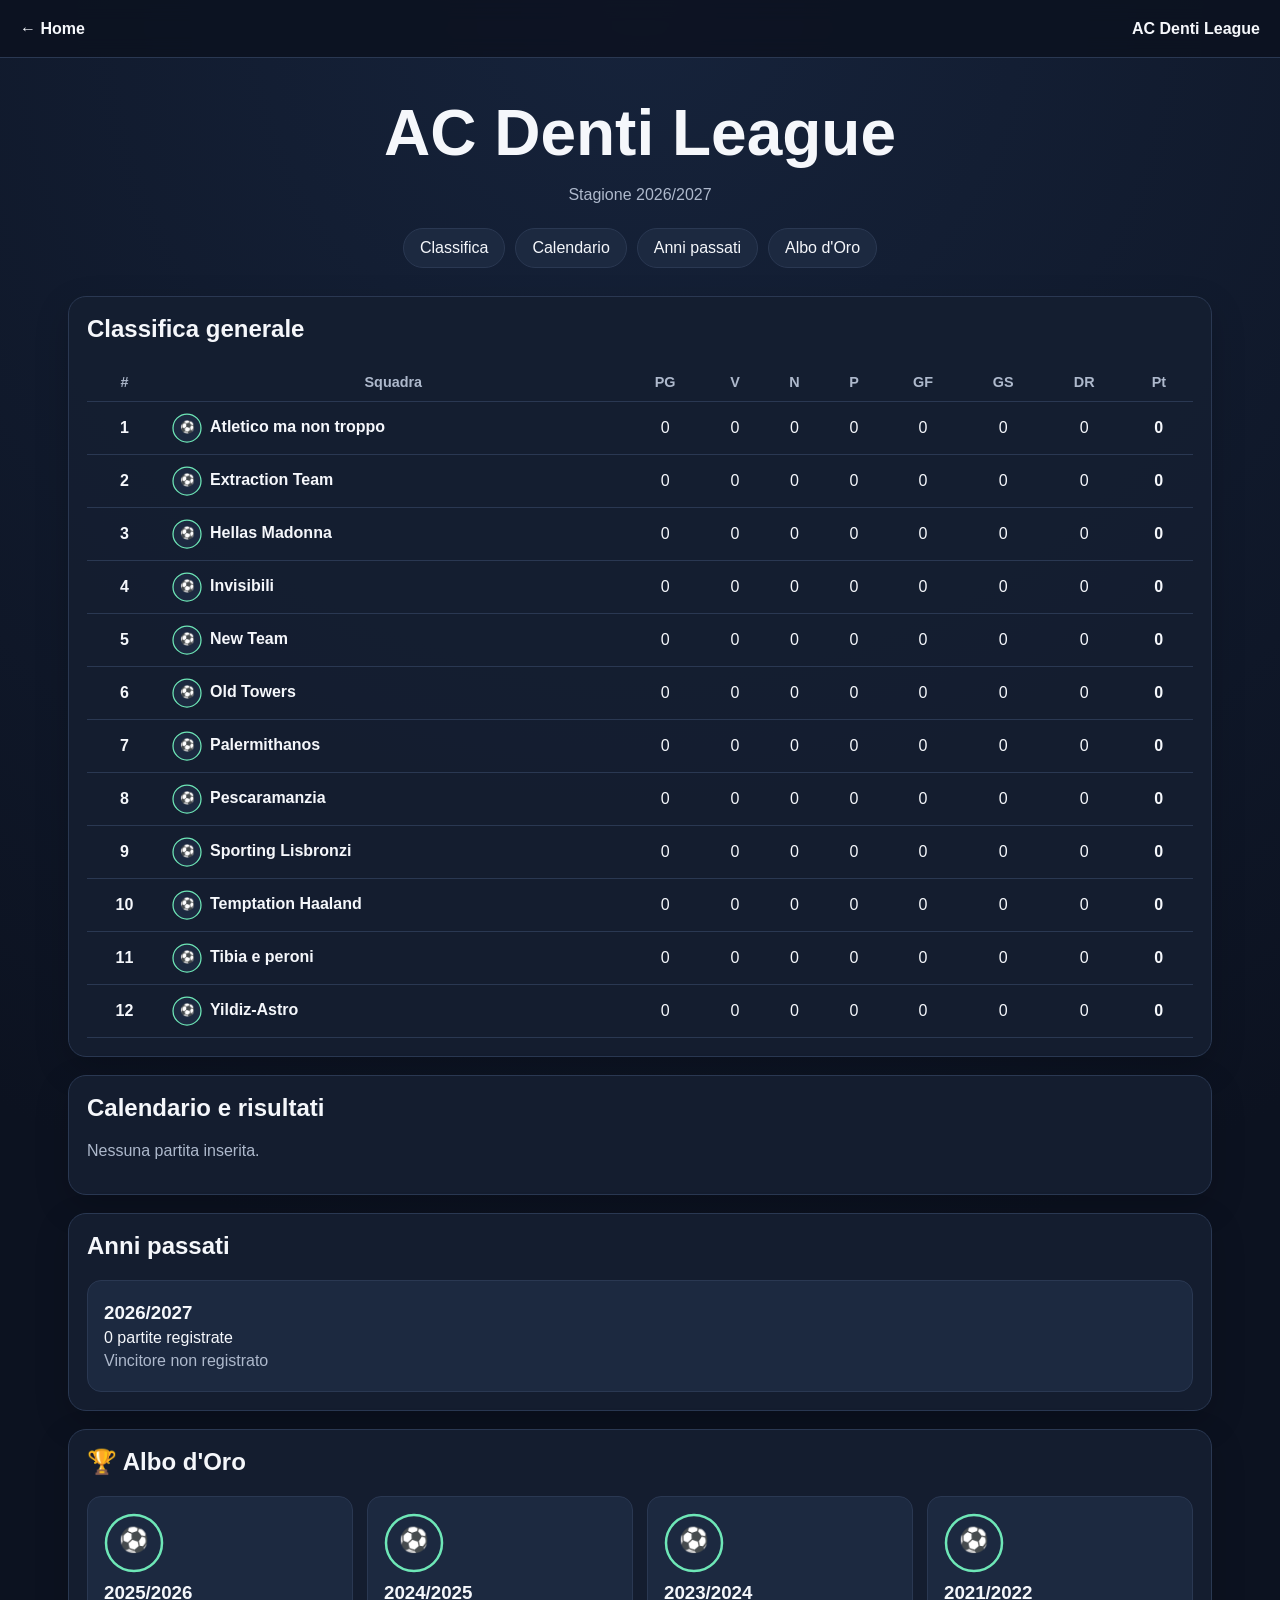
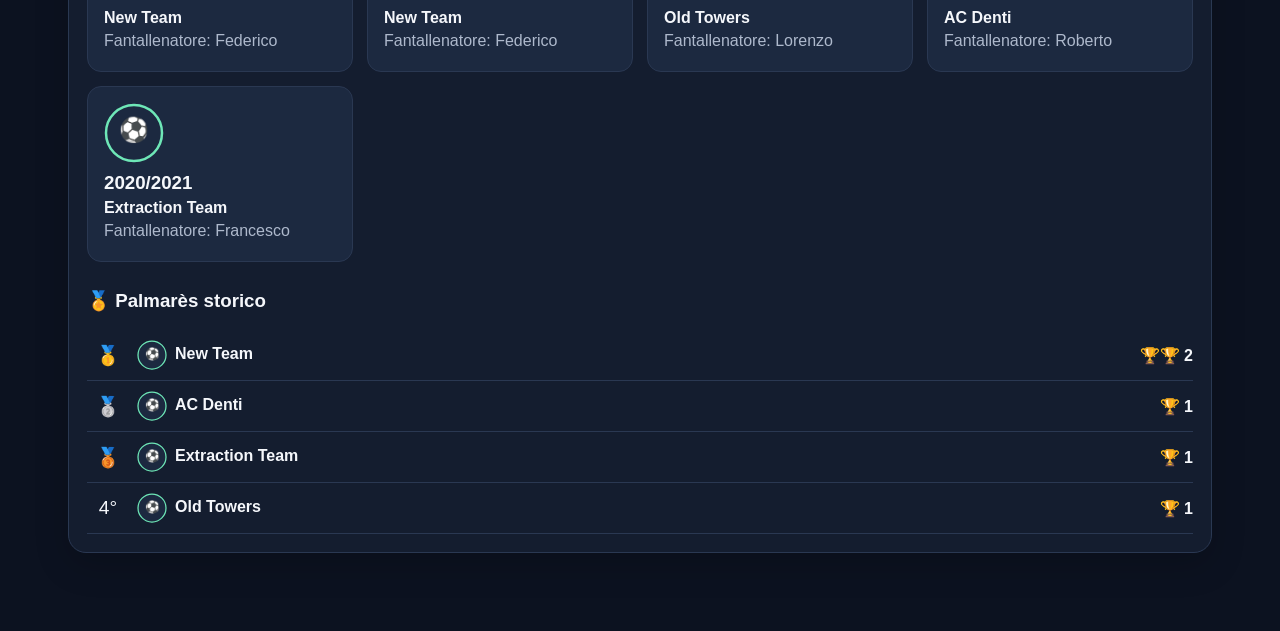
==== docs/league.html @ 5feabe35 "Prima versione Fantacalcio" ====
<!doctype html>
<html lang="it">
<head>
  <meta charset="utf-8">
  <meta name="viewport" content="width=device-width, initial-scale=1">
  <title>Lega</title>
  <link rel="stylesheet" href="assets/style.css">
</head>
<body data-page="league">
  <header class="topbar">
    <a href="index.html" class="brand">← Home</a>
    <strong id="header-league"></strong>
  </header>
  <main class="container">
    <section class="hero">
      <h1 id="league-title"></h1>
      <p id="league-season"></p>
    </section>

    <nav class="section-nav">
      <a href="#classifica">Classifica</a>
      <a href="#calendario">Calendario</a>
      <a href="#archivio">Anni passati</a>
      <a href="#albo">Albo d'Oro</a>
    </nav>

    <section id="classifica" class="panel">
      <h2>Classifica generale</h2>
      <div class="table-wrap"><table id="standings-table"></table></div>
    </section>

    <section id="calendario" class="panel">
      <h2>Calendario e risultati</h2>
      <div id="calendar"></div>
    </section>

    <section id="archivio" class="panel">
      <h2>Anni passati</h2>
      <div id="archive" class="cards"></div>
    </section>

    <section id="albo" class="panel">
      <h2>🏆 Albo d'Oro</h2>
      <div id="champions-history" class="cards"></div>
      <h3>🏅 Palmarès storico</h3>
      <div id="palmares"></div>
    </section>
  </main>
  <script src="assets/app.js"></script>
</body>
</html>
---- docs/assets/style.css ----
:root {
  --bg: #0c1220;
  --panel: #151e30;
  --panel2: #1c2940;
  --text: #f5f7fb;
  --muted: #aeb9cc;
  --accent: #6ee7b7;
  --line: #2a3852;
  --gold: #f7c948;
}
* { box-sizing: border-box; }
html { scroll-behavior: smooth; }
body {
  margin: 0;
  font-family: Arial, Helvetica, sans-serif;
  background: radial-gradient(circle at top, #16233b 0, var(--bg) 55%);
  color: var(--text);
  min-height: 100vh;
}
a { color: inherit; text-decoration: none; }
.topbar {
  min-height: 58px;
  padding: 12px 20px;
  display: flex;
  align-items: center;
  gap: 18px;
  justify-content: space-between;
  border-bottom: 1px solid var(--line);
  background: rgba(12,18,32,.86);
  position: sticky;
  top: 0;
  backdrop-filter: blur(10px);
  z-index: 20;
}
.brand { font-weight: 800; }
.container { max-width: 1180px; margin: 0 auto; padding: 28px 18px 60px; }
.hero { text-align: center; margin: 10px 0 24px; }
.hero h1 { font-size: clamp(2rem, 5vw, 4rem); margin: 0; }
.hero p, .team-hero p { color: var(--muted); }
.section-nav {
  display: flex; flex-wrap: wrap; gap: 10px; justify-content: center; margin-bottom: 28px;
}
.section-nav a {
  background: var(--panel2); border: 1px solid var(--line); border-radius: 999px;
  padding: 10px 16px;
}
.panel {
  background: rgba(21,30,48,.94);
  border: 1px solid var(--line);
  border-radius: 18px;
  padding: 18px;
  margin: 18px 0;
  box-shadow: 0 12px 34px rgba(0,0,0,.18);
}
.panel h2 { margin-top: 0; }
.panel h3 { margin-top: 28px; }
.table-wrap { overflow-x: auto; }
table { width: 100%; border-collapse: collapse; min-width: 620px; }
th, td { padding: 11px 10px; border-bottom: 1px solid var(--line); text-align: center; }
th { color: var(--muted); font-size: .9rem; }
td.team-cell { text-align: left; font-weight: 700; }
.small-logo { width: 30px; height: 30px; object-fit: contain; vertical-align: middle; margin-right: 8px; }
.big-logo { width: 130px; height: 130px; object-fit: contain; }
.team-hero {
  display: flex; gap: 24px; align-items: center;
  background: rgba(21,30,48,.84); border: 1px solid var(--line);
  border-radius: 20px; padding: 20px;
}
.team-hero h1 { margin: 0; font-size: clamp(2rem,5vw,3.4rem); }
.two-cols { display: grid; grid-template-columns: 1fr 1fr; gap: 18px; }
.cards { display: grid; grid-template-columns: repeat(auto-fit,minmax(230px,1fr)); gap: 14px; }
.card {
  background: var(--panel2); border: 1px solid var(--line); border-radius: 14px;
  padding: 16px;
}
.card h3, .card p { margin: 5px 0; }
.card-logo { width: 60px; height: 60px; object-fit: contain; }
.round { margin: 18px 0 26px; }
.round h3 { color: var(--accent); }
.match {
  display: grid; grid-template-columns: 1fr auto 1fr;
  gap: 10px; align-items: center;
  padding: 12px 0; border-bottom: 1px solid var(--line);
}
.match .home { text-align: right; }
.match .away { text-align: left; }
.score {
  font-weight: 900; font-size: 1.1rem; padding: 6px 10px;
  background: #0b1323; border-radius: 9px;
}
.match-details { grid-column: 1 / -1; color: var(--muted); font-size: .9rem; text-align: center; }
.ranking-row {
  display: grid; grid-template-columns: 42px 1fr auto; gap: 8px;
  padding: 10px 0; border-bottom: 1px solid var(--line); align-items: center;
}
.medal { font-size: 1.2rem; text-align: center; }
.muted { color: var(--muted); }
.empty { max-width: 650px; margin: 80px auto; padding: 24px; text-align: center; }
.hidden { display: none !important; }

/* Home a raggiera */
.radial-home {
  width: min(920px, 96vw);
  height: min(820px, calc(100vh - 70px));
  min-height: 650px;
  margin: 0 auto;
  position: relative;
}
.league-center {
  position: absolute; left: 50%; top: 50%; transform: translate(-50%,-50%);
  width: 240px; min-height: 150px; border-radius: 50%;
  display: flex; flex-direction: column; align-items: center; justify-content: center;
  text-align: center; padding: 22px;
  background: linear-gradient(145deg,#234269,#14233a);
  border: 2px solid var(--accent);
  box-shadow: 0 0 45px rgba(110,231,183,.18);
  z-index: 3;
}
.league-center span { font-size: 1.65rem; font-weight: 900; }
.league-center small { margin-top: 7px; color: var(--muted); }
.radial-team {
  width: 126px; min-height: 132px;
  position: absolute;
  transform: translate(-50%,-50%);
  display: flex; flex-direction: column; align-items: center; justify-content: center;
  text-align: center;
  border-radius: 18px; padding: 9px;
  background: rgba(21,30,48,.92); border: 1px solid var(--line);
  transition: transform .18s ease, border-color .18s ease;
}
.radial-team:hover { transform: translate(-50%,-50%) scale(1.07); border-color: var(--accent); }
.radial-team img { width: 66px; height: 66px; object-fit: contain; margin-bottom: 7px; }
.radial-team span { font-size: .9rem; font-weight: 800; }

@media (max-width: 720px) {
  .radial-home { height: auto; min-height: 0; padding: 28px 14px; display: flex; flex-direction: column; }
  .league-center { position: static; transform: none; margin: 10px auto 26px; border-radius: 24px; width: min(100%, 320px); }
  #radial-teams { display: grid; grid-template-columns: repeat(2,1fr); gap: 12px; }
  .radial-team { position: static !important; transform: none !important; width: auto; min-height: 128px; }
  .two-cols { grid-template-columns: 1fr; }
  .team-hero { flex-direction: column; text-align: center; }
}
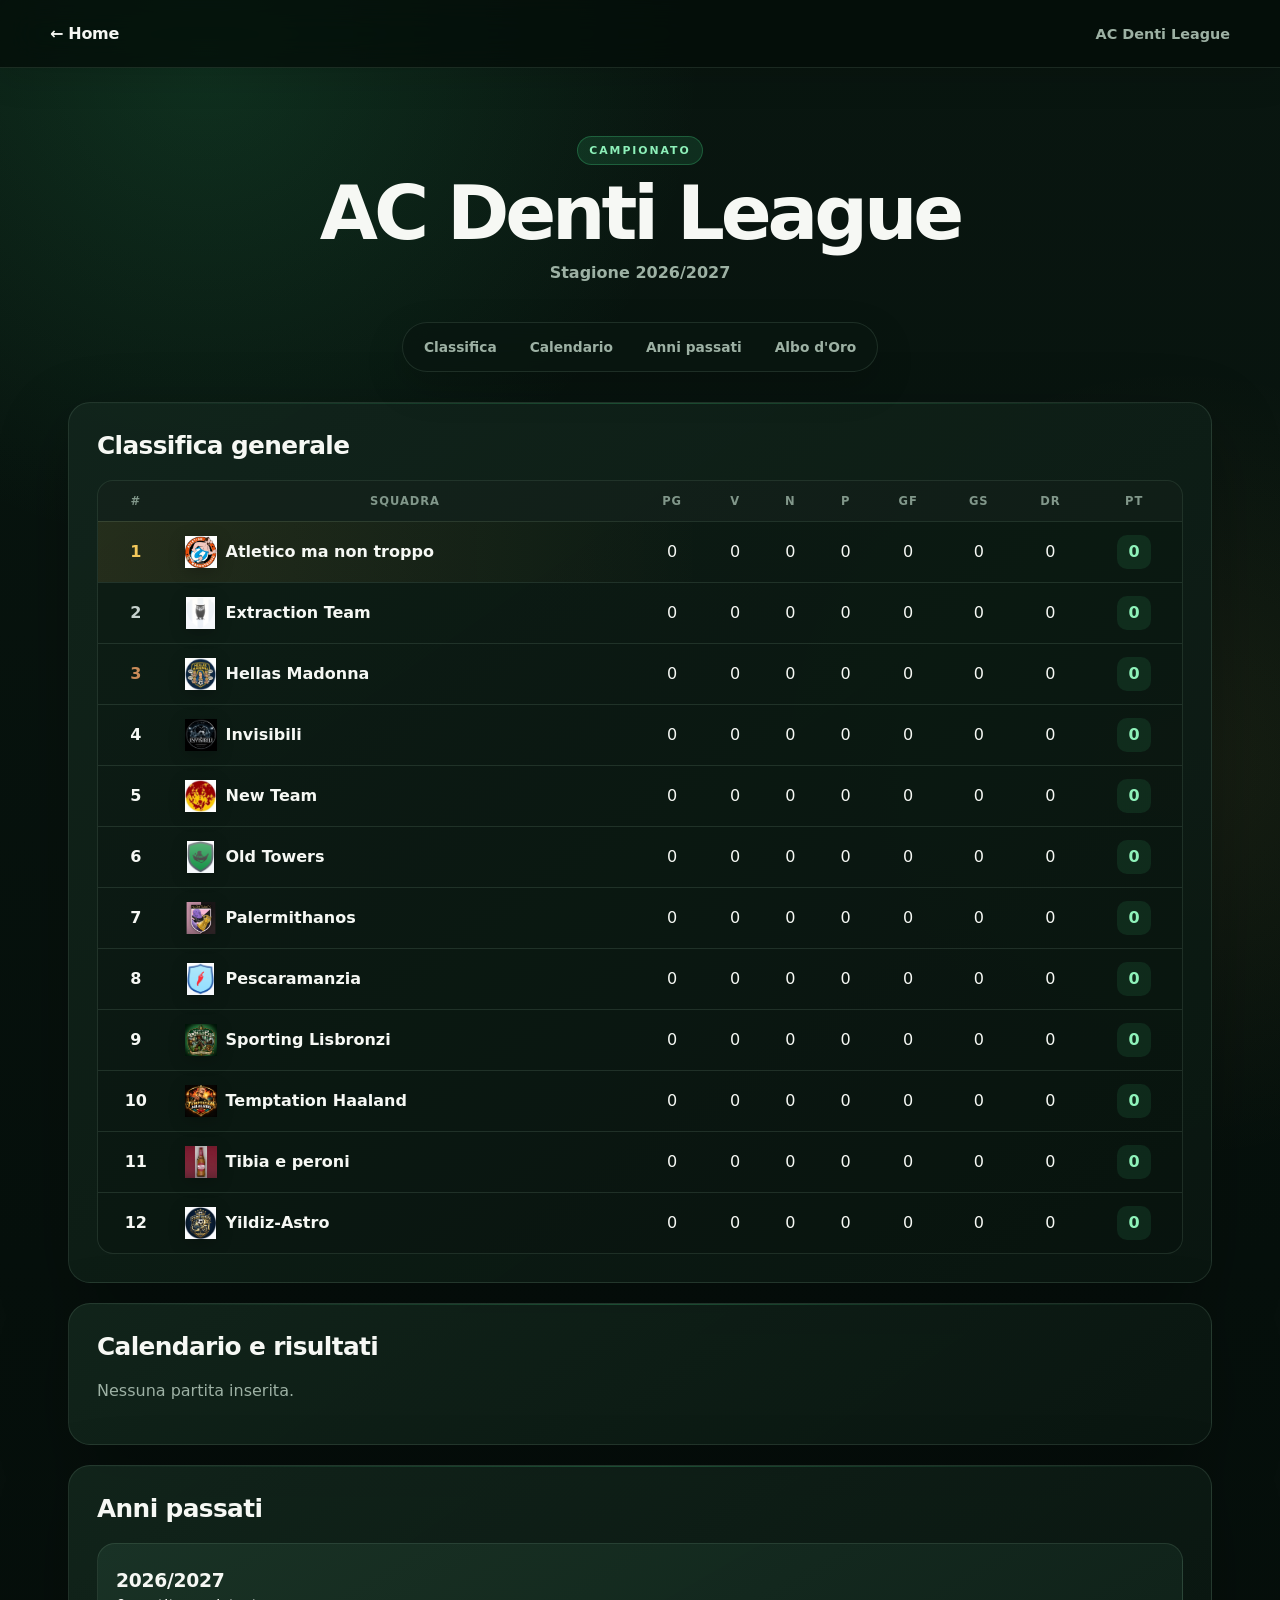
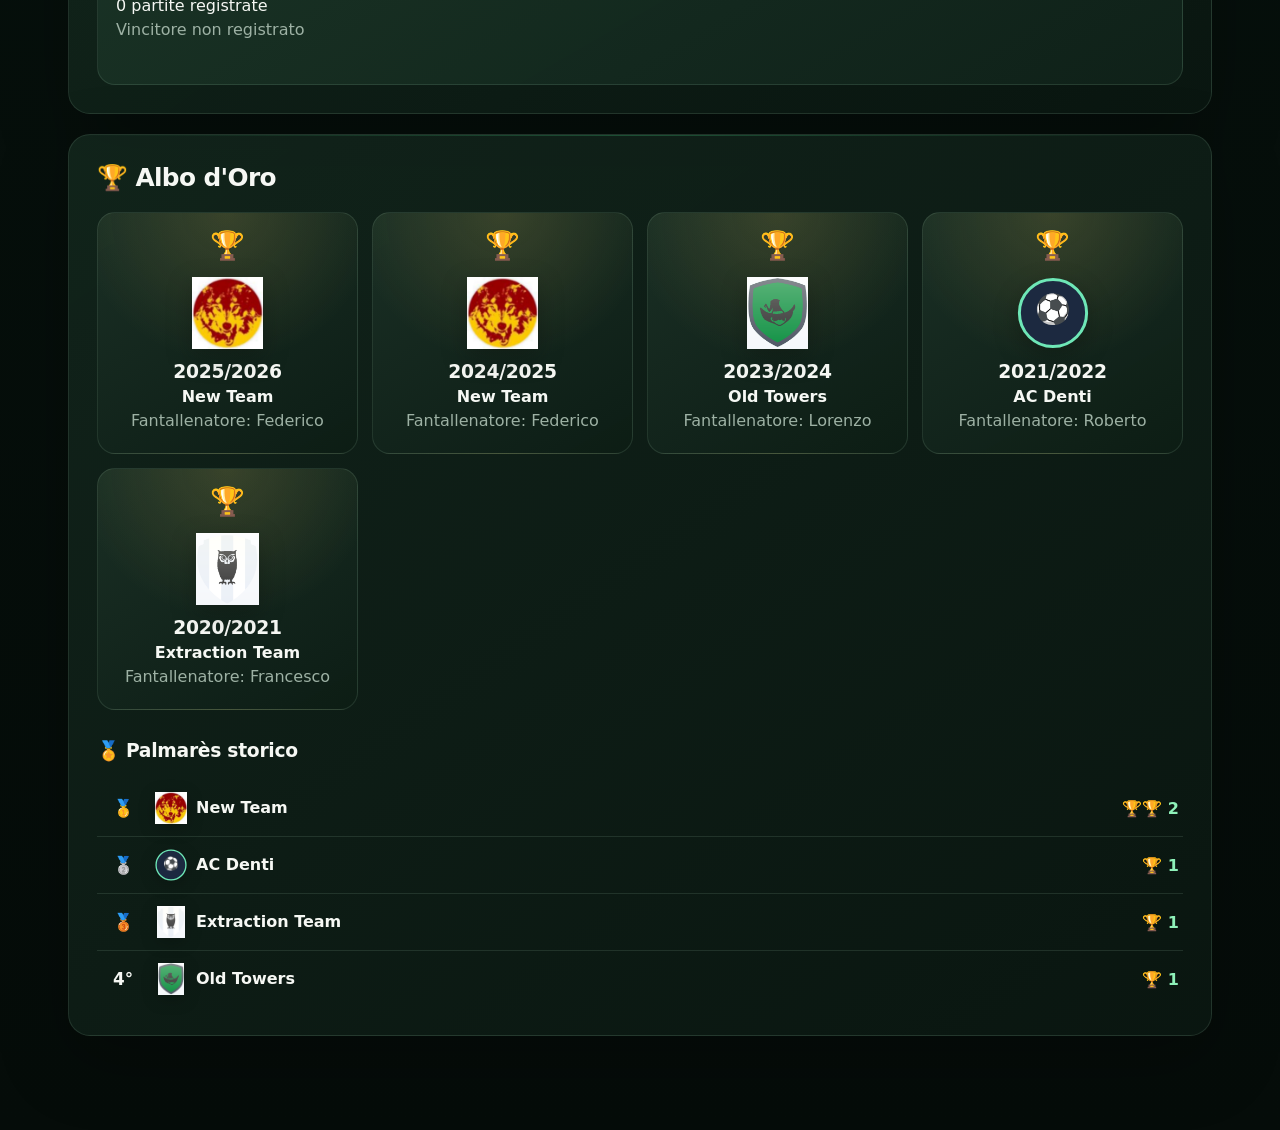
==== commit 29a41669: "Aggiornamento fantacalcio 2026-09-09 10:14" ====
--- a/docs/league.html
+++ b/docs/league.html
@@ -3,6 +3,7 @@
 <head>
   <meta charset="utf-8">
   <meta name="viewport" content="width=device-width, initial-scale=1">
+  <meta name="theme-color" content="#07110d">
   <title>Lega</title>
   <link rel="stylesheet" href="assets/style.css">
 </head>
--- a/docs/assets/style.css
+++ b/docs/assets/style.css
@@ -1,142 +1,608 @@
 :root {
-  --bg: #0c1220;
-  --panel: #151e30;
-  --panel2: #1c2940;
-  --text: #f5f7fb;
-  --muted: #aeb9cc;
-  --accent: #6ee7b7;
-  --line: #2a3852;
-  --gold: #f7c948;
-}
+  --bg: #07110d;
+  --bg-soft: #0b1712;
+  --panel: rgba(13, 27, 21, .90);
+  --panel-solid: #0f2018;
+  --panel2: #14291f;
+  --panel3: #193326;
+  --text: #f6f8f4;
+  --muted: #9db1a4;
+  --accent: #45e38d;
+  --accent-strong: #25c86f;
+  --accent-soft: rgba(69, 227, 141, .12);
+  --line: rgba(164, 206, 179, .14);
+  --line-strong: rgba(164, 206, 179, .25);
+  --gold: #f3c85b;
+  --silver: #c6d1cd;
+  --bronze: #c98b59;
+  --danger: #ff7777;
+  --radius: 22px;
+  --shadow: 0 24px 70px rgba(0, 0, 0, .28);
+}
+
 * { box-sizing: border-box; }
-html { scroll-behavior: smooth; }
+html { scroll-behavior: smooth; scroll-padding-top: 92px; }
 body {
   margin: 0;
-  font-family: Arial, Helvetica, sans-serif;
-  background: radial-gradient(circle at top, #16233b 0, var(--bg) 55%);
+  min-height: 100vh;
+  font-family: Inter, ui-sans-serif, system-ui, -apple-system, BlinkMacSystemFont, "Segoe UI", sans-serif;
   color: var(--text);
-  min-height: 100vh;
-}
+  background:
+    radial-gradient(circle at 16% 2%, rgba(46, 171, 101, .18), transparent 31rem),
+    radial-gradient(circle at 92% 28%, rgba(243, 200, 91, .07), transparent 25rem),
+    linear-gradient(180deg, #091610 0%, #06100c 46%, #050c09 100%);
+  overflow-x: hidden;
+}
+body::before {
+  content: "";
+  position: fixed;
+  inset: 0;
+  z-index: -1;
+  pointer-events: none;
+  opacity: .34;
+  background-image:
+    linear-gradient(rgba(255,255,255,.015) 1px, transparent 1px),
+    linear-gradient(90deg, rgba(255,255,255,.015) 1px, transparent 1px);
+  background-size: 42px 42px;
+  mask-image: linear-gradient(to bottom, #000, transparent 78%);
+}
+
 a { color: inherit; text-decoration: none; }
+a, button { -webkit-tap-highlight-color: transparent; }
+
 .topbar {
-  min-height: 58px;
-  padding: 12px 20px;
+  min-height: 68px;
+  padding: 12px max(18px, calc((100vw - 1180px) / 2));
   display: flex;
   align-items: center;
   gap: 18px;
   justify-content: space-between;
   border-bottom: 1px solid var(--line);
-  background: rgba(12,18,32,.86);
+  background: rgba(5, 13, 9, .76);
   position: sticky;
   top: 0;
-  backdrop-filter: blur(10px);
+  backdrop-filter: blur(18px) saturate(125%);
+  -webkit-backdrop-filter: blur(18px) saturate(125%);
   z-index: 20;
-}
-.brand { font-weight: 800; }
-.container { max-width: 1180px; margin: 0 auto; padding: 28px 18px 60px; }
-.hero { text-align: center; margin: 10px 0 24px; }
-.hero h1 { font-size: clamp(2rem, 5vw, 4rem); margin: 0; }
+  box-shadow: 0 10px 35px rgba(0,0,0,.12);
+}
+.brand {
+  display: inline-flex;
+  align-items: center;
+  gap: 9px;
+  font-weight: 900;
+  letter-spacing: -.02em;
+}
+.brand::first-letter { color: var(--accent); }
+.topbar > strong,
+.topbar > a:not(.brand) {
+  color: var(--muted);
+  font-size: .9rem;
+  font-weight: 750;
+}
+.topbar a { transition: color .18s ease, transform .18s ease; }
+.topbar a:hover { color: var(--accent); }
+
+.container { max-width: 1180px; margin: 0 auto; padding: 38px 18px 74px; }
+.hero {
+  text-align: center;
+  margin: 4px auto 28px;
+  padding: 26px 14px 12px;
+}
+.hero::before {
+  content: "CAMPIONATO";
+  display: inline-flex;
+  padding: 7px 11px;
+  margin-bottom: 12px;
+  border: 1px solid rgba(69,227,141,.26);
+  border-radius: 999px;
+  background: var(--accent-soft);
+  color: #8df0b9;
+  font-size: .68rem;
+  font-weight: 900;
+  letter-spacing: .18em;
+}
+.hero h1 {
+  font-size: clamp(2.35rem, 6vw, 4.7rem);
+  line-height: .98;
+  letter-spacing: -.055em;
+  margin: 0;
+  text-wrap: balance;
+}
 .hero p, .team-hero p { color: var(--muted); }
+.hero p { margin: 12px 0 0; font-weight: 650; }
+
 .section-nav {
-  display: flex; flex-wrap: wrap; gap: 10px; justify-content: center; margin-bottom: 28px;
+  position: sticky;
+  top: 82px;
+  z-index: 10;
+  width: fit-content;
+  max-width: 100%;
+  margin: 0 auto 30px;
+  padding: 7px;
+  display: flex;
+  flex-wrap: wrap;
+  gap: 5px;
+  justify-content: center;
+  border: 1px solid var(--line);
+  border-radius: 999px;
+  background: rgba(9, 22, 16, .82);
+  backdrop-filter: blur(14px);
+  -webkit-backdrop-filter: blur(14px);
+  box-shadow: 0 14px 38px rgba(0,0,0,.18);
 }
 .section-nav a {
-  background: var(--panel2); border: 1px solid var(--line); border-radius: 999px;
-  padding: 10px 16px;
-}
+  padding: 9px 14px;
+  border-radius: 999px;
+  color: var(--muted);
+  font-size: .86rem;
+  font-weight: 800;
+  transition: background .18s ease, color .18s ease, transform .18s ease;
+}
+.section-nav a:hover {
+  color: var(--text);
+  background: var(--panel3);
+  transform: translateY(-1px);
+}
+
 .panel {
-  background: rgba(21,30,48,.94);
+  position: relative;
+  overflow: hidden;
+  background: linear-gradient(145deg, rgba(18, 37, 28, .93), rgba(10, 23, 17, .95));
+  border: 1px solid var(--line);
+  border-radius: var(--radius);
+  padding: clamp(18px, 3vw, 28px);
+  margin: 20px 0;
+  box-shadow: var(--shadow);
+}
+.panel::before {
+  content: "";
+  position: absolute;
+  inset: 0 auto auto 0;
+  width: 100%;
+  height: 1px;
+  background: linear-gradient(90deg, transparent, rgba(69,227,141,.38), transparent);
+  opacity: .65;
+}
+.panel h2 {
+  margin: 0 0 20px;
+  font-size: clamp(1.25rem, 2vw, 1.55rem);
+  letter-spacing: -.025em;
+}
+.panel h3 { margin-top: 30px; letter-spacing: -.015em; }
+
+.table-wrap {
+  overflow-x: auto;
+  border: 1px solid var(--line);
+  border-radius: 16px;
+  background: rgba(4, 13, 9, .25);
+  scrollbar-color: var(--panel3) transparent;
+}
+table { width: 100%; border-collapse: collapse; min-width: 650px; }
+th, td {
+  padding: 13px 11px;
+  border-bottom: 1px solid var(--line);
+  text-align: center;
+  vertical-align: middle;
+}
+thead { background: rgba(255,255,255,.025); }
+th {
+  color: #81978a;
+  font-size: .72rem;
+  font-weight: 900;
+  letter-spacing: .08em;
+  text-transform: uppercase;
+}
+tbody tr { transition: background .18s ease; }
+tbody tr:last-child td { border-bottom: 0; }
+tbody tr:hover { background: rgba(69,227,141,.045); }
+td.team-cell { text-align: left; font-weight: 800; }
+td.team-cell a { transition: color .18s ease; }
+td.team-cell a:hover { color: var(--accent); }
+#standings-table tbody tr:nth-child(1) { background: linear-gradient(90deg, rgba(243,200,91,.10), transparent 56%); }
+#standings-table tbody tr:nth-child(1) td:first-child strong { color: var(--gold); }
+#standings-table tbody tr:nth-child(2) td:first-child strong { color: var(--silver); }
+#standings-table tbody tr:nth-child(3) td:first-child strong { color: var(--bronze); }
+#standings-table td:last-child strong {
+  display: inline-grid;
+  min-width: 34px;
+  min-height: 34px;
+  place-items: center;
+  border-radius: 10px;
+  background: rgba(69,227,141,.10);
+  color: #8ff2ba;
+}
+.small-logo {
+  width: 32px;
+  height: 32px;
+  object-fit: contain;
+  vertical-align: middle;
+  margin-right: 9px;
+  filter: drop-shadow(0 4px 8px rgba(0,0,0,.22));
+}
+.big-logo {
+  width: 142px;
+  height: 142px;
+  object-fit: contain;
+  filter: drop-shadow(0 14px 24px rgba(0,0,0,.35));
+}
+
+.team-hero {
+  position: relative;
+  overflow: hidden;
+  display: flex;
+  gap: 30px;
+  align-items: center;
+  min-height: 215px;
+  background:
+    radial-gradient(circle at 10% 30%, rgba(69,227,141,.14), transparent 22rem),
+    linear-gradient(135deg, rgba(20,43,31,.96), rgba(8,19,14,.96));
+  border: 1px solid var(--line-strong);
+  border-radius: 28px;
+  padding: clamp(24px, 4vw, 38px);
+  box-shadow: var(--shadow);
+}
+.team-hero::after {
+  content: "";
+  position: absolute;
+  width: 280px;
+  height: 280px;
+  right: -115px;
+  top: -145px;
+  border: 1px solid rgba(69,227,141,.16);
+  border-radius: 50%;
+  box-shadow: 0 0 0 34px rgba(69,227,141,.025), 0 0 0 72px rgba(69,227,141,.02);
+}
+.team-hero > * { position: relative; z-index: 1; }
+.team-hero h1 {
+  margin: 0 0 9px;
+  font-size: clamp(2.2rem, 5vw, 4rem);
+  line-height: .98;
+  letter-spacing: -.05em;
+}
+.team-hero p { margin: 7px 0; font-weight: 650; }
+.team-hero p:first-of-type::before { content: "👤 "; }
+.team-hero p:last-of-type::before { content: "📅 "; }
+
+.two-cols { display: grid; grid-template-columns: 1fr 1fr; gap: 20px; }
+.cards { display: grid; grid-template-columns: repeat(auto-fit,minmax(230px,1fr)); gap: 14px; }
+.card {
+  position: relative;
+  overflow: hidden;
+  min-height: 142px;
+  background: linear-gradient(150deg, rgba(26, 52, 39, .92), rgba(16, 34, 25, .94));
   border: 1px solid var(--line);
   border-radius: 18px;
   padding: 18px;
-  margin: 18px 0;
-  box-shadow: 0 12px 34px rgba(0,0,0,.18);
-}
-.panel h2 { margin-top: 0; }
-.panel h3 { margin-top: 28px; }
-.table-wrap { overflow-x: auto; }
-table { width: 100%; border-collapse: collapse; min-width: 620px; }
-th, td { padding: 11px 10px; border-bottom: 1px solid var(--line); text-align: center; }
-th { color: var(--muted); font-size: .9rem; }
-td.team-cell { text-align: left; font-weight: 700; }
-.small-logo { width: 30px; height: 30px; object-fit: contain; vertical-align: middle; margin-right: 8px; }
-.big-logo { width: 130px; height: 130px; object-fit: contain; }
-.team-hero {
-  display: flex; gap: 24px; align-items: center;
-  background: rgba(21,30,48,.84); border: 1px solid var(--line);
-  border-radius: 20px; padding: 20px;
-}
-.team-hero h1 { margin: 0; font-size: clamp(2rem,5vw,3.4rem); }
-.two-cols { display: grid; grid-template-columns: 1fr 1fr; gap: 18px; }
-.cards { display: grid; grid-template-columns: repeat(auto-fit,minmax(230px,1fr)); gap: 14px; }
-.card {
-  background: var(--panel2); border: 1px solid var(--line); border-radius: 14px;
-  padding: 16px;
-}
-.card h3, .card p { margin: 5px 0; }
-.card-logo { width: 60px; height: 60px; object-fit: contain; }
-.round { margin: 18px 0 26px; }
-.round h3 { color: var(--accent); }
+  transition: transform .2s ease, border-color .2s ease, box-shadow .2s ease;
+}
+a.card:hover {
+  transform: translateY(-4px);
+  border-color: rgba(69,227,141,.35);
+  box-shadow: 0 16px 34px rgba(0,0,0,.24);
+}
+.card h3 { margin: 8px 0 5px; }
+.card p { margin: 5px 0; }
+.card-logo {
+  width: 60px;
+  height: 60px;
+  object-fit: contain;
+  filter: drop-shadow(0 8px 12px rgba(0,0,0,.25));
+}
+#champions-history .card {
+  padding-top: 64px;
+  text-align: center;
+  background:
+    radial-gradient(circle at 50% 0%, rgba(243,200,91,.15), transparent 55%),
+    linear-gradient(150deg, rgba(28,49,38,.94), rgba(13,29,21,.96));
+}
+#champions-history .card::before {
+  content: "🏆";
+  position: absolute;
+  top: 16px;
+  left: 50%;
+  transform: translateX(-50%);
+  font-size: 1.75rem;
+}
+#champions-history .card-logo { width: 72px; height: 72px; }
+
+.round {
+  margin: 22px 0 34px;
+  border: 1px solid var(--line);
+  border-radius: 18px;
+  overflow: hidden;
+  background: rgba(4,13,9,.22);
+}
+.round h3 {
+  margin: 0;
+  padding: 13px 16px;
+  color: #8ef1b9;
+  background: rgba(69,227,141,.065);
+  border-bottom: 1px solid var(--line);
+  font-size: .82rem;
+  letter-spacing: .09em;
+  text-transform: uppercase;
+}
 .match {
-  display: grid; grid-template-columns: 1fr auto 1fr;
-  gap: 10px; align-items: center;
-  padding: 12px 0; border-bottom: 1px solid var(--line);
-}
-.match .home { text-align: right; }
-.match .away { text-align: left; }
+  display: grid;
+  grid-template-columns: minmax(110px,1fr) auto minmax(110px,1fr);
+  gap: 12px;
+  align-items: center;
+  padding: 15px 17px;
+  border-bottom: 1px solid var(--line);
+  transition: background .18s ease;
+}
+.match:last-child { border-bottom: 0; }
+.match:hover { background: rgba(255,255,255,.018); }
+.match .home { text-align: right; font-weight: 720; }
+.match .away { text-align: left; font-weight: 720; }
+.match a:hover { color: var(--accent); }
 .score {
-  font-weight: 900; font-size: 1.1rem; padding: 6px 10px;
-  background: #0b1323; border-radius: 9px;
-}
-.match-details { grid-column: 1 / -1; color: var(--muted); font-size: .9rem; text-align: center; }
+  min-width: 76px;
+  text-align: center;
+  font-weight: 950;
+  font-size: 1.05rem;
+  padding: 8px 11px;
+  background: #06100c;
+  border: 1px solid var(--line);
+  border-radius: 11px;
+  box-shadow: inset 0 1px rgba(255,255,255,.025);
+}
+.match-details {
+  grid-column: 1 / -1;
+  color: var(--muted);
+  font-size: .82rem;
+  line-height: 1.5;
+  text-align: center;
+}
+.result-v, .result-n, .result-p {
+  display: inline-grid;
+  width: 31px;
+  height: 31px;
+  place-items: center;
+  border-radius: 9px;
+  font-size: .8rem;
+}
+.result-v { color: #90f2b9; background: rgba(69,227,141,.12); }
+.result-n { color: #f0d88d; background: rgba(243,200,91,.11); }
+.result-p { color: #ff9b9b; background: rgba(255,119,119,.10); }
+
 .ranking-row {
-  display: grid; grid-template-columns: 42px 1fr auto; gap: 8px;
-  padding: 10px 0; border-bottom: 1px solid var(--line); align-items: center;
-}
-.medal { font-size: 1.2rem; text-align: center; }
+  display: grid;
+  grid-template-columns: 44px 1fr auto;
+  gap: 10px;
+  padding: 12px 4px;
+  border-bottom: 1px solid var(--line);
+  align-items: center;
+}
+.ranking-row:last-child { border-bottom: 0; }
+.ranking-row > strong:last-child {
+  min-width: 34px;
+  text-align: center;
+  color: #8ef1b9;
+}
+.medal { font-size: 1.05rem; text-align: center; font-weight: 900; }
 .muted { color: var(--muted); }
-.empty { max-width: 650px; margin: 80px auto; padding: 24px; text-align: center; }
+.empty {
+  max-width: 650px;
+  margin: 80px auto;
+  padding: 34px;
+  text-align: center;
+  border: 1px solid var(--line);
+  border-radius: 24px;
+  background: var(--panel);
+}
 .hidden { display: none !important; }
 
 /* Home a raggiera */
+body[data-page="home"] { min-height: 100svh; }
+body[data-page="home"] .topbar {
+  background: rgba(5,13,9,.55);
+}
 .radial-home {
-  width: min(920px, 96vw);
-  height: min(820px, calc(100vh - 70px));
-  min-height: 650px;
+  width: min(1040px, 97vw);
+  height: min(890px, calc(100svh - 70px));
+  min-height: 700px;
   margin: 0 auto;
   position: relative;
 }
+.radial-home::before,
+.radial-home::after {
+  content: "";
+  position: absolute;
+  left: 50%;
+  top: 50%;
+  transform: translate(-50%,-50%);
+  border-radius: 50%;
+  pointer-events: none;
+}
+.radial-home::before {
+  width: min(79%, 790px);
+  aspect-ratio: 1;
+  border: 1px solid rgba(69,227,141,.10);
+  box-shadow: 0 0 0 34px rgba(69,227,141,.018), 0 0 80px rgba(69,227,141,.035);
+}
+.radial-home::after {
+  width: min(45%, 450px);
+  aspect-ratio: 1;
+  border: 1px dashed rgba(164,206,179,.08);
+}
 .league-center {
-  position: absolute; left: 50%; top: 50%; transform: translate(-50%,-50%);
-  width: 240px; min-height: 150px; border-radius: 50%;
-  display: flex; flex-direction: column; align-items: center; justify-content: center;
-  text-align: center; padding: 22px;
-  background: linear-gradient(145deg,#234269,#14233a);
-  border: 2px solid var(--accent);
-  box-shadow: 0 0 45px rgba(110,231,183,.18);
+  position: absolute;
+  left: 50%;
+  top: 50%;
+  transform: translate(-50%,-50%);
+  width: 270px;
+  min-height: 180px;
+  border-radius: 32px;
+  display: flex;
+  flex-direction: column;
+  align-items: center;
+  justify-content: center;
+  text-align: center;
+  padding: 26px;
+  background:
+    radial-gradient(circle at 50% 0%, rgba(69,227,141,.20), transparent 65%),
+    linear-gradient(145deg,#173c2a,#0c2117);
+  border: 1px solid rgba(110, 244, 166, .42);
+  box-shadow: 0 24px 60px rgba(0,0,0,.37), 0 0 0 8px rgba(69,227,141,.035), 0 0 55px rgba(69,227,141,.11);
   z-index: 3;
-}
-.league-center span { font-size: 1.65rem; font-weight: 900; }
-.league-center small { margin-top: 7px; color: var(--muted); }
+  transition: transform .2s ease, border-color .2s ease, box-shadow .2s ease;
+}
+.league-center::before {
+  content: "🏆";
+  display: block;
+  margin-bottom: 10px;
+  font-size: 1.65rem;
+  filter: drop-shadow(0 4px 8px rgba(0,0,0,.25));
+}
+.league-center:hover {
+  transform: translate(-50%,-50%) scale(1.025);
+  border-color: rgba(110,244,166,.72);
+  box-shadow: 0 28px 70px rgba(0,0,0,.42), 0 0 65px rgba(69,227,141,.16);
+}
+.league-center span {
+  font-size: clamp(1.45rem, 2.6vw, 1.85rem);
+  line-height: 1.05;
+  letter-spacing: -.04em;
+  font-weight: 950;
+}
+.league-center small {
+  margin-top: 9px;
+  color: #9eb4a6;
+  font-size: .77rem;
+  font-weight: 800;
+  letter-spacing: .08em;
+  text-transform: uppercase;
+}
 .radial-team {
-  width: 126px; min-height: 132px;
+  width: 142px;
+  min-height: 146px;
   position: absolute;
   transform: translate(-50%,-50%);
-  display: flex; flex-direction: column; align-items: center; justify-content: center;
-  text-align: center;
-  border-radius: 18px; padding: 9px;
-  background: rgba(21,30,48,.92); border: 1px solid var(--line);
-  transition: transform .18s ease, border-color .18s ease;
-}
-.radial-team:hover { transform: translate(-50%,-50%) scale(1.07); border-color: var(--accent); }
-.radial-team img { width: 66px; height: 66px; object-fit: contain; margin-bottom: 7px; }
-.radial-team span { font-size: .9rem; font-weight: 800; }
+  display: flex;
+  flex-direction: column;
+  align-items: center;
+  justify-content: center;
+  text-align: center;
+  border-radius: 21px;
+  padding: 11px;
+  background: linear-gradient(150deg, rgba(20,42,31,.94), rgba(10,23,17,.94));
+  border: 1px solid var(--line);
+  box-shadow: 0 12px 32px rgba(0,0,0,.24);
+  transition: transform .2s ease, border-color .2s ease, box-shadow .2s ease, background .2s ease;
+  z-index: 2;
+}
+.radial-team::after {
+  content: "";
+  position: absolute;
+  inset: auto 18px 0;
+  height: 2px;
+  border-radius: 2px;
+  background: linear-gradient(90deg, transparent, var(--accent), transparent);
+  opacity: 0;
+  transition: opacity .2s ease;
+}
+.radial-team:hover {
+  transform: translate(-50%,-50%) translateY(-3px) scale(1.065);
+  border-color: rgba(69,227,141,.43);
+  background: linear-gradient(150deg, rgba(28,57,42,.96), rgba(11,28,20,.96));
+  box-shadow: 0 20px 40px rgba(0,0,0,.34), 0 0 24px rgba(69,227,141,.07);
+}
+.radial-team:hover::after { opacity: 1; }
+.radial-team img {
+  width: 74px;
+  height: 74px;
+  object-fit: contain;
+  margin-bottom: 8px;
+  filter: drop-shadow(0 8px 12px rgba(0,0,0,.28));
+}
+.radial-team span {
+  max-width: 118px;
+  font-size: .83rem;
+  line-height: 1.15;
+  font-weight: 850;
+}
+
+/* Ruoli nella rosa */
+.role-badge {
+  display: inline-flex;
+  align-items: center;
+  justify-content: center;
+  min-width: 34px;
+  padding: 5px 8px;
+  border-radius: 8px;
+  border: 1px solid var(--line);
+  background: rgba(255,255,255,.035);
+  color: #b8c8be;
+  font-size: .74rem;
+  font-weight: 900;
+  letter-spacing: .04em;
+}
+
+@media (max-width: 900px) {
+  .radial-home { width: min(880px, 100vw); }
+  .radial-team { width: 130px; min-height: 138px; }
+  .radial-team img { width: 68px; height: 68px; }
+}
 
 @media (max-width: 720px) {
-  .radial-home { height: auto; min-height: 0; padding: 28px 14px; display: flex; flex-direction: column; }
-  .league-center { position: static; transform: none; margin: 10px auto 26px; border-radius: 24px; width: min(100%, 320px); }
-  #radial-teams { display: grid; grid-template-columns: repeat(2,1fr); gap: 12px; }
-  .radial-team { position: static !important; transform: none !important; width: auto; min-height: 128px; }
-  .two-cols { grid-template-columns: 1fr; }
-  .team-hero { flex-direction: column; text-align: center; }
-}
+  .topbar { min-height: 62px; padding: 11px 16px; }
+  .container { padding: 24px 13px 58px; }
+  .hero { padding-top: 18px; }
+  .section-nav {
+    position: static;
+    width: 100%;
+    border-radius: 18px;
+    display: grid;
+    grid-template-columns: repeat(2, 1fr);
+  }
+  .section-nav a { text-align: center; padding: 10px 8px; }
+  .panel { border-radius: 19px; padding: 18px 14px; }
+  .two-cols { grid-template-columns: 1fr; gap: 0; }
+  .team-hero { flex-direction: column; text-align: center; min-height: auto; border-radius: 22px; padding: 28px 18px; }
+  .big-logo { width: 120px; height: 120px; }
+
+  .radial-home {
+    height: auto;
+    min-height: 0;
+    padding: 28px 13px 50px;
+    display: flex;
+    flex-direction: column;
+  }
+  .radial-home::before, .radial-home::after { display: none; }
+  .league-center {
+    position: static;
+    transform: none;
+    margin: 8px auto 25px;
+    border-radius: 24px;
+    width: min(100%, 360px);
+    min-height: 164px;
+  }
+  .league-center:hover { transform: translateY(-2px); }
+  #radial-teams { display: grid; grid-template-columns: repeat(2,1fr); gap: 11px; width: 100%; }
+  .radial-team {
+    position: relative !important;
+    inset: auto !important;
+    transform: none !important;
+    width: auto;
+    min-height: 138px;
+  }
+  .radial-team:hover { transform: translateY(-3px) !important; }
+  .radial-team img { width: 67px; height: 67px; }
+
+  .match { grid-template-columns: 1fr auto 1fr; gap: 7px; padding: 13px 9px; font-size: .88rem; }
+  .score { min-width: 66px; padding: 7px 8px; font-size: .96rem; }
+}
+
+@media (max-width: 390px) {
+  #radial-teams { grid-template-columns: 1fr 1fr; gap: 9px; }
+  .radial-team { min-height: 128px; padding: 8px; }
+  .radial-team img { width: 61px; height: 61px; }
+  .radial-team span { font-size: .78rem; }
+  .section-nav a { font-size: .79rem; }
+}
+
+@media (prefers-reduced-motion: reduce) {
+  *, *::before, *::after { scroll-behavior: auto !important; transition: none !important; }
+}
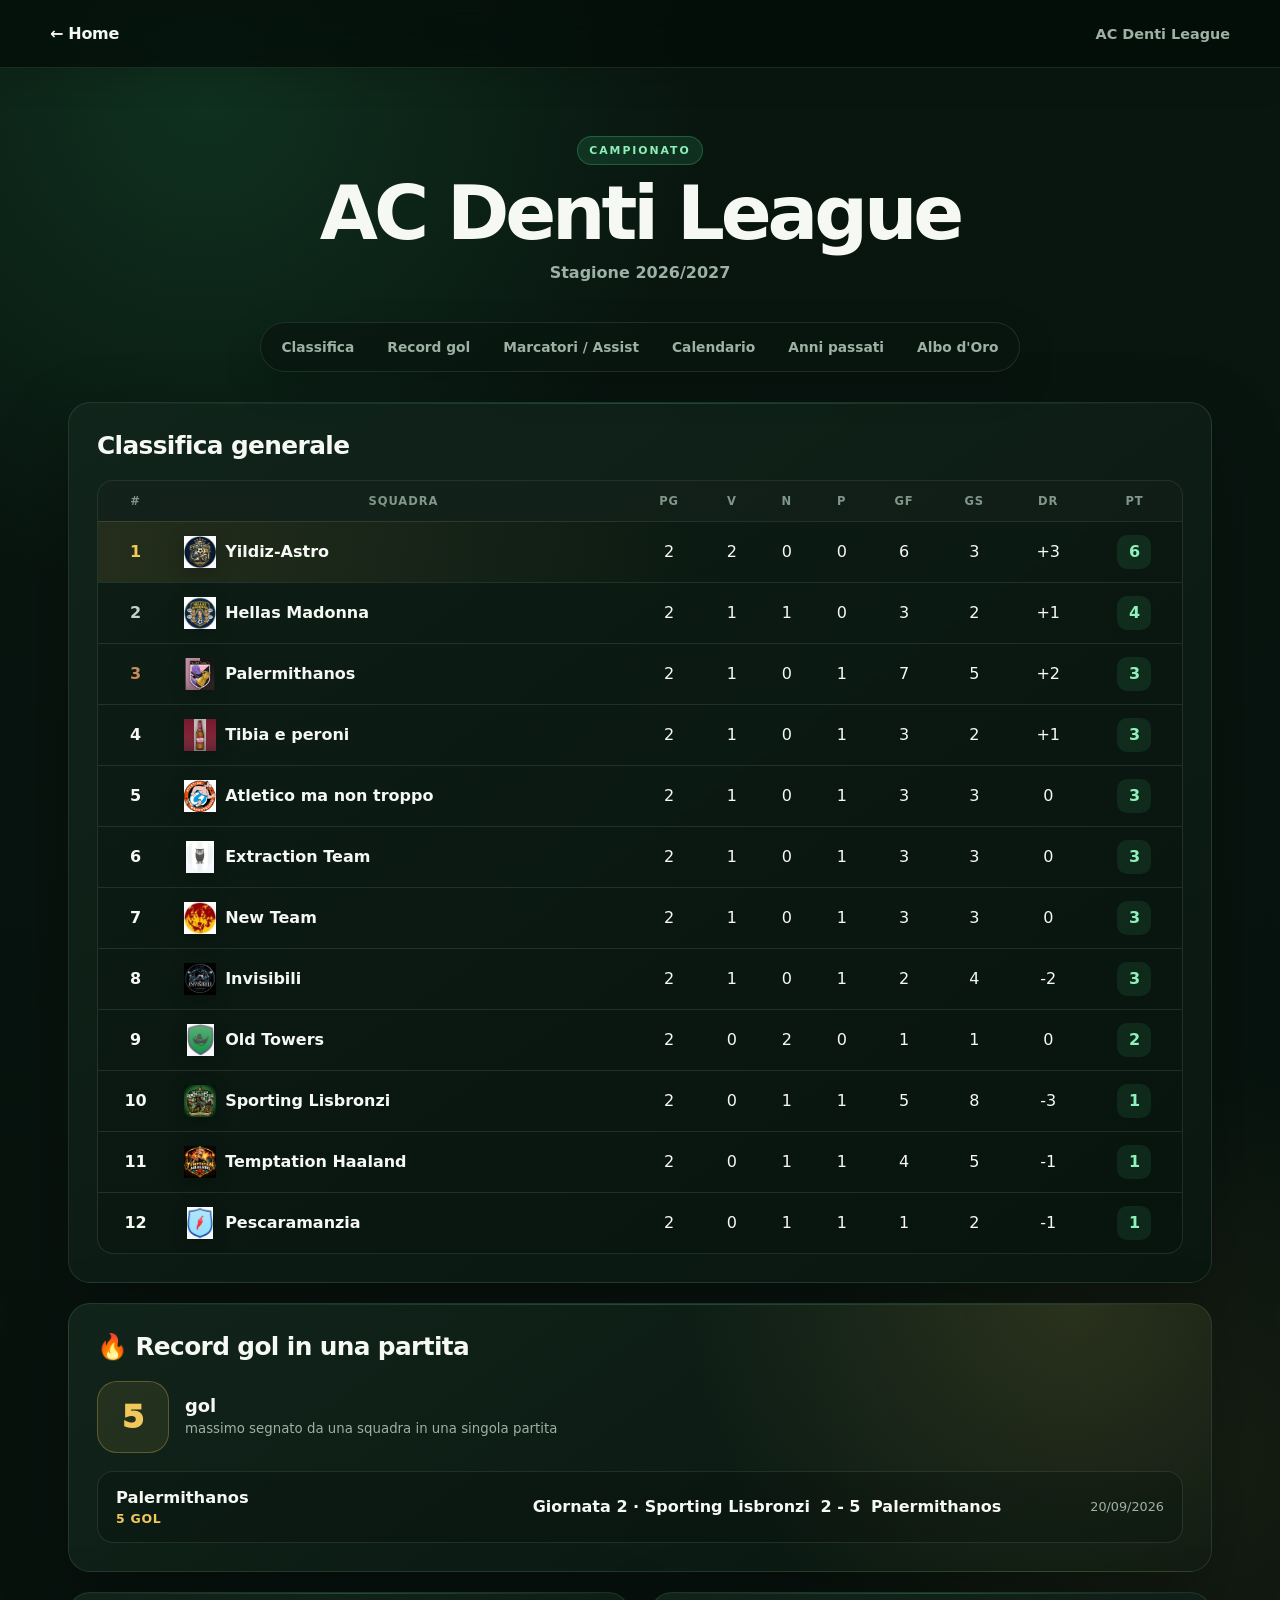
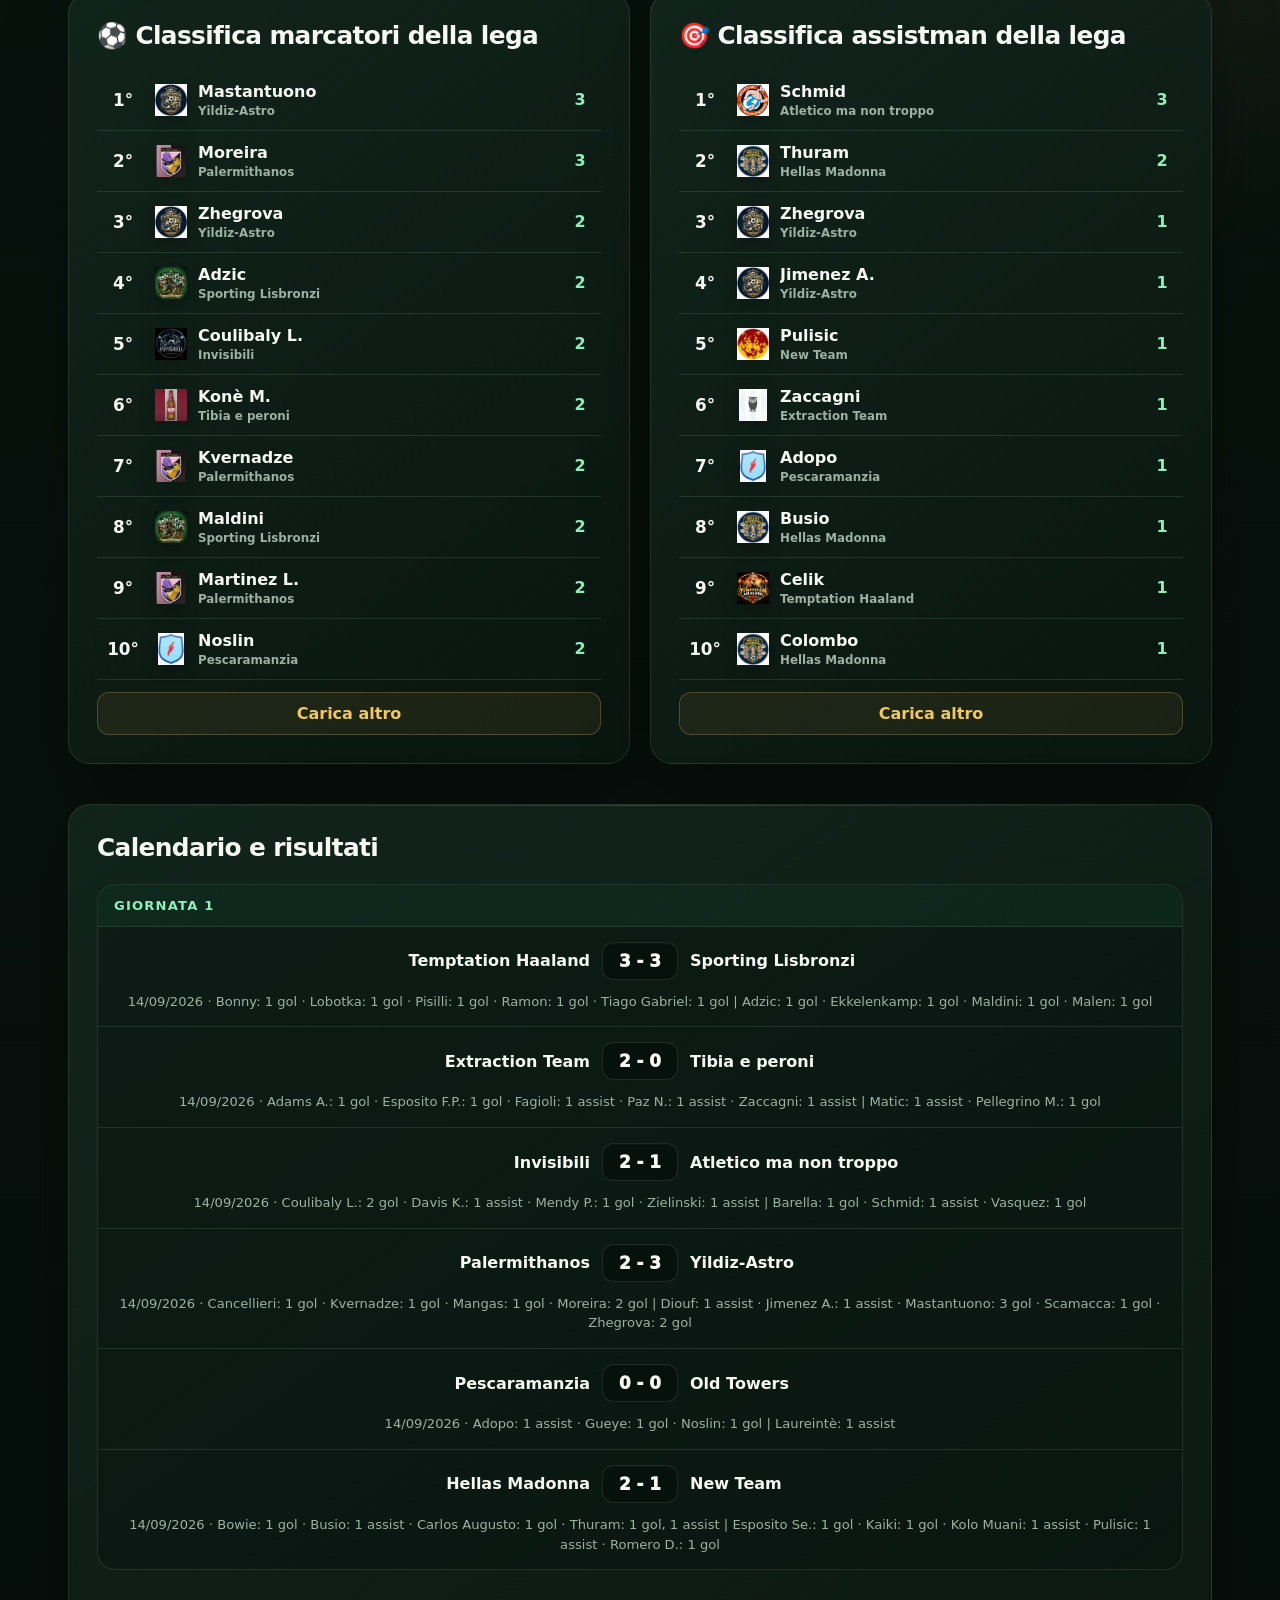
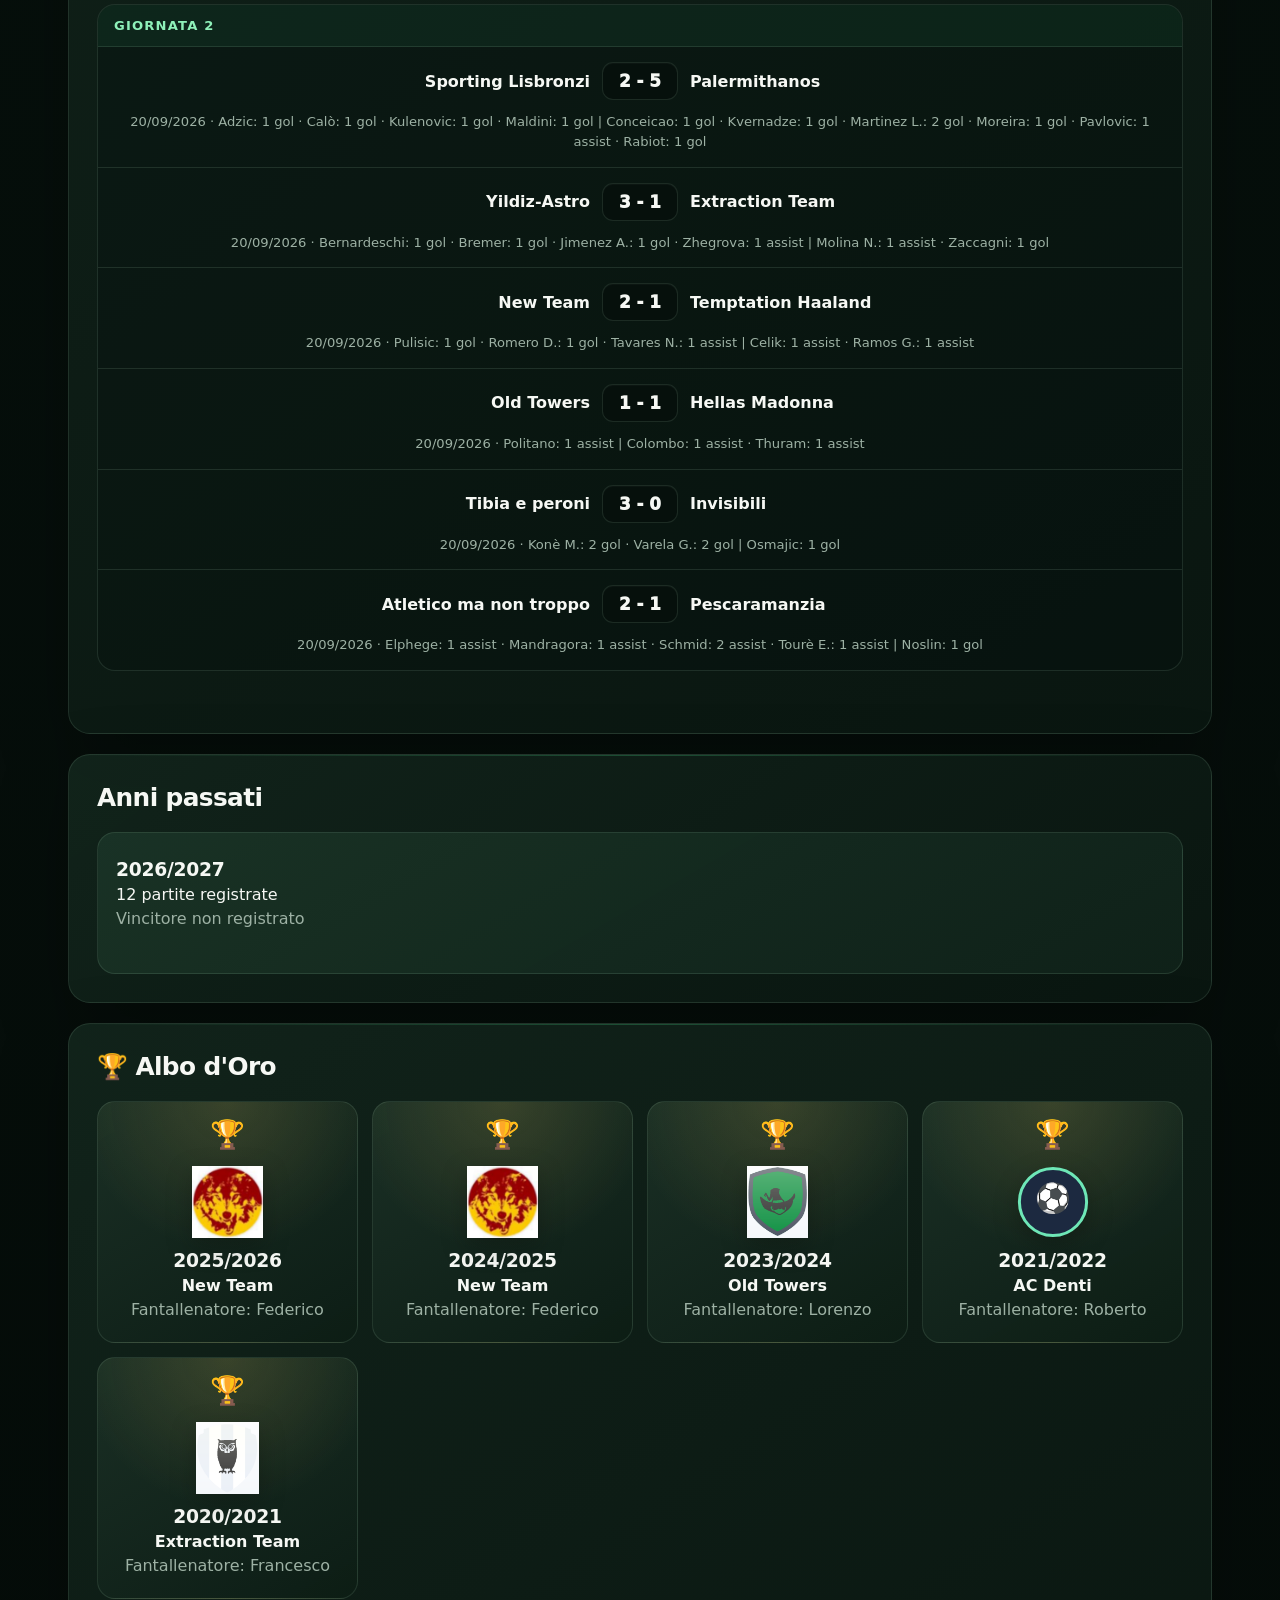
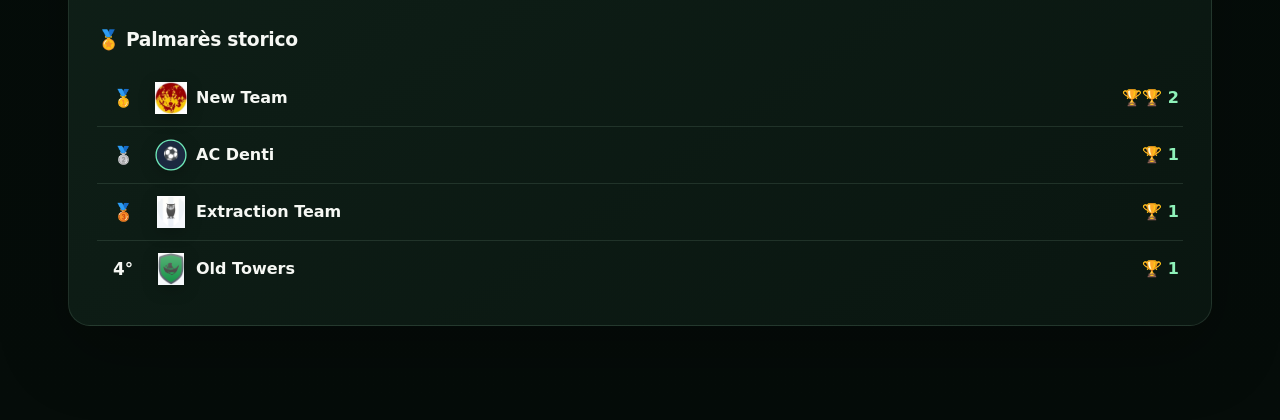
==== commit 400fb6de: "Aggiornamento fantacalcio 2026-10-07 15:20" ====
--- a/docs/league.html
+++ b/docs/league.html
@@ -5,7 +5,7 @@
   <meta name="viewport" content="width=device-width, initial-scale=1">
   <meta name="theme-color" content="#07110d">
   <title>Lega</title>
-  <link rel="stylesheet" href="assets/style.css">
+  <link rel="stylesheet" href="assets/style.css?v=20261007-4">
 </head>
 <body data-page="league">
   <header class="topbar">
@@ -20,6 +20,8 @@
 
     <nav class="section-nav">
       <a href="#classifica">Classifica</a>
+      <a href="#record-gol">Record gol</a>
+      <a href="#statistiche">Marcatori / Assist</a>
       <a href="#calendario">Calendario</a>
       <a href="#archivio">Anni passati</a>
       <a href="#albo">Albo d'Oro</a>
@@ -28,6 +30,22 @@
     <section id="classifica" class="panel">
       <h2>Classifica generale</h2>
       <div class="table-wrap"><table id="standings-table"></table></div>
+    </section>
+
+    <section id="record-gol" class="panel record-panel">
+      <h2>🔥 Record gol in una partita</h2>
+      <div id="scoring-record"></div>
+    </section>
+
+    <section id="statistiche" class="two-cols league-rankings">
+      <section class="panel">
+        <h2>⚽ Classifica marcatori della lega</h2>
+        <div id="league-scorers"></div>
+      </section>
+      <section class="panel">
+        <h2>🎯 Classifica assistman della lega</h2>
+        <div id="league-assists"></div>
+      </section>
     </section>
 
     <section id="calendario" class="panel">
@@ -47,6 +65,6 @@
       <div id="palmares"></div>
     </section>
   </main>
-  <script src="assets/app.js"></script>
+  <script src="assets/app.js?v=20261007-4"></script>
 </body>
 </html>
--- a/docs/assets/style.css
+++ b/docs/assets/style.css
@@ -606,3 +606,114 @@
 @media (prefers-reduced-motion: reduce) {
   *, *::before, *::after { scroll-behavior: auto !important; transition: none !important; }
 }
+
+/* Statistiche complessive e record della singola stagione */
+.league-rankings .panel { margin-top: 0; margin-bottom: 20px; }
+.league-ranking-row .league-player {
+  min-width: 0;
+  display: flex;
+  align-items: center;
+  gap: 2px;
+}
+.league-ranking-row .league-player > span {
+  min-width: 0;
+  display: flex;
+  flex-direction: column;
+  gap: 3px;
+}
+.league-ranking-row .league-player strong,
+.league-ranking-row .league-player small {
+  overflow: hidden;
+  text-overflow: ellipsis;
+  white-space: nowrap;
+}
+.league-ranking-row .league-player small {
+  color: var(--muted);
+  font-size: .74rem;
+  font-weight: 650;
+}
+
+.record-panel {
+  background:
+    radial-gradient(circle at 88% 0%, rgba(243,200,91,.13), transparent 24rem),
+    linear-gradient(145deg, rgba(18, 37, 28, .93), rgba(10, 23, 17, .95));
+}
+.record-headline {
+  display: flex;
+  align-items: center;
+  gap: 16px;
+  margin-bottom: 18px;
+}
+.record-number {
+  min-width: 72px;
+  height: 72px;
+  display: grid;
+  place-items: center;
+  border: 1px solid rgba(243,200,91,.28);
+  border-radius: 20px;
+  background: rgba(243,200,91,.09);
+  color: var(--gold);
+  font-size: 2rem;
+  font-weight: 950;
+}
+.record-headline > span:last-child {
+  display: flex;
+  flex-direction: column;
+  gap: 4px;
+}
+.record-headline strong { font-size: 1.12rem; }
+.record-headline small { color: var(--muted); line-height: 1.4; }
+.record-tie { margin: -6px 0 16px; }
+.record-cards { display: grid; gap: 10px; }
+.record-card {
+  display: grid;
+  grid-template-columns: minmax(170px, .8fr) minmax(250px, 1.5fr) auto;
+  gap: 16px;
+  align-items: center;
+  padding: 16px 18px;
+  border: 1px solid var(--line);
+  border-radius: 16px;
+  background: rgba(4,13,9,.25);
+  transition: transform .18s ease, border-color .18s ease, background .18s ease;
+}
+.record-card:hover {
+  transform: translateY(-2px);
+  border-color: rgba(243,200,91,.30);
+  background: rgba(243,200,91,.035);
+}
+.record-team { display: flex; flex-direction: column; gap: 4px; }
+.record-team strong { font-size: 1.02rem; }
+.record-team span { color: var(--gold); font-size: .78rem; font-weight: 900; text-transform: uppercase; letter-spacing: .06em; }
+.record-match { text-align: center; font-weight: 700; }
+.record-match b { color: var(--text); padding: 0 5px; }
+.record-date { color: var(--muted); font-size: .8rem; text-align: right; }
+
+@media (max-width: 760px) {
+  .record-card { grid-template-columns: 1fr; gap: 8px; }
+  .record-match, .record-date { text-align: left; }
+  .record-headline { align-items: flex-start; }
+  .record-number { min-width: 60px; height: 60px; border-radius: 16px; font-size: 1.65rem; }
+}
+
+
+/* Classifiche lega compatte: prime 10 posizioni + espansione */
+.league-ranking-extra[hidden] { display: none !important; }
+.league-ranking-toggle {
+  display: block;
+  width: 100%;
+  margin-top: 12px;
+  padding: 11px 14px;
+  border: 1px solid rgba(243,200,91,.24);
+  border-radius: 12px;
+  background: rgba(243,200,91,.07);
+  color: var(--gold);
+  font: inherit;
+  font-weight: 850;
+  cursor: pointer;
+  transition: transform .18s ease, border-color .18s ease, background .18s ease;
+}
+.league-ranking-toggle:hover {
+  transform: translateY(-1px);
+  border-color: rgba(243,200,91,.42);
+  background: rgba(243,200,91,.11);
+}
